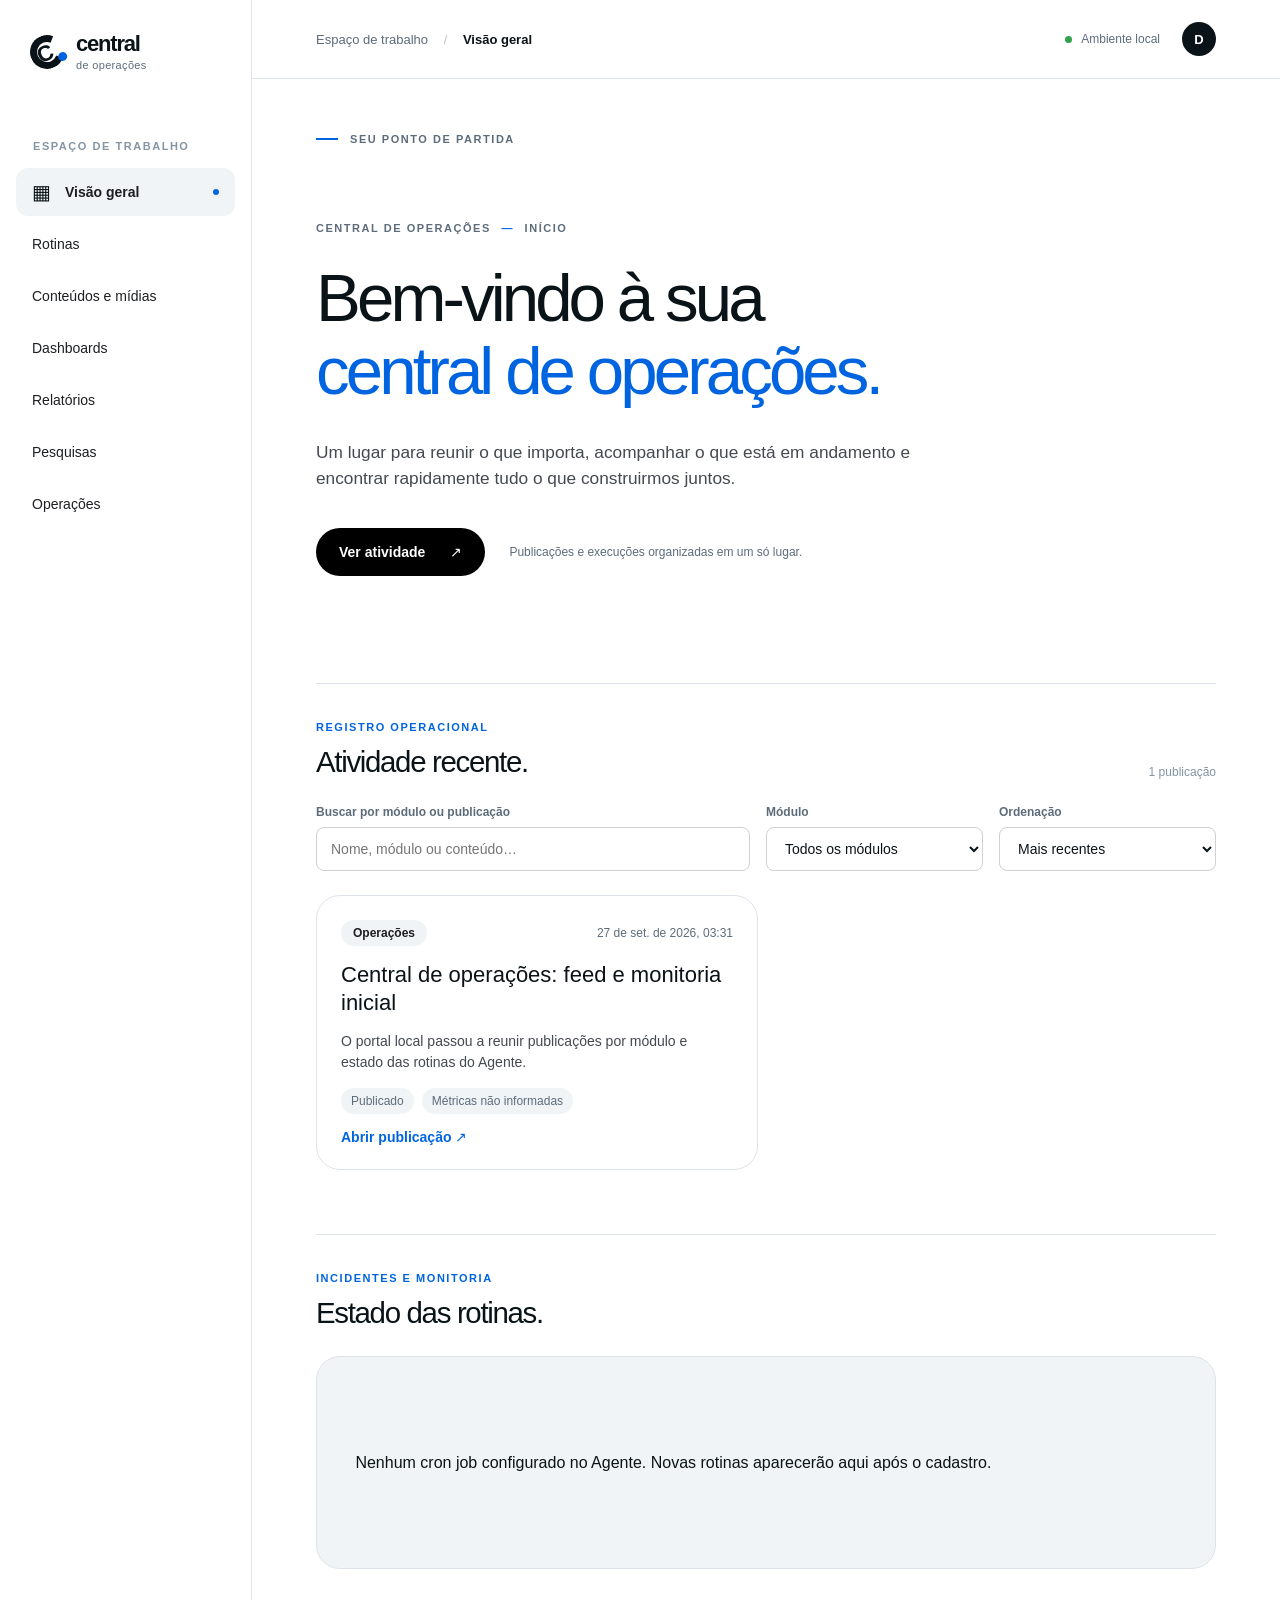
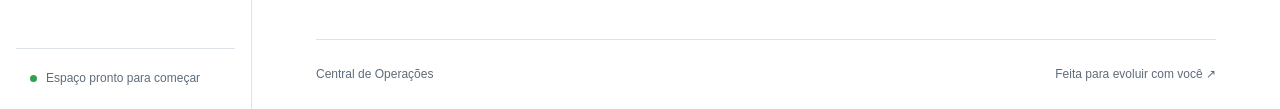
==== site/index.html @ 60ba4586 "Initial commit: Central de Operações — portal estático para publicações e monitoria" ====
<!doctype html>
<html lang="pt-BR">
<head>
  <meta charset="utf-8">
  <meta name="viewport" content="width=device-width, initial-scale=1">
  <meta name="theme-color" content="#ffffff">
  <meta name="description" content="Central de Operações — um ponto de partida para projetos, rotinas e conteúdos.">
  <title>Central de Operações · Início</title>
  <link rel="stylesheet" href="css/main.css?v=627a3d91">
  <script src="js/main.js?v=627a3d91" defer></script>
</head>
<body>
  <a class="skip-link" href="#conteudo">Pular para o conteúdo</a>
  <div class="app-shell">
    <aside class="sidebar" id="sidebar" aria-label="Navegação lateral">
      <a class="brand" href="/" aria-label="Central de Operações, início"><span class="brand-mark" aria-hidden="true">C<span></span></span><span class="brand-text">central<span class="brand-sub">de operações</span></span></a>
      <div class="sidebar-group">
        <p class="sidebar-caption">ESPAÇO DE TRABALHO</p>
        <nav aria-label="Navegação principal">
          <a class="nav-link active" href="#atividade" data-module="todos" aria-current="page"><span class="nav-icon" aria-hidden="true">▦</span><span>Visão geral</span><span class="nav-indicator" aria-hidden="true"></span></a>
          <a class="nav-link" href="#atividade" data-module="rotinas">Rotinas</a>
          <a class="nav-link" href="#atividade" data-module="conteudos">Conteúdos e mídias</a>
          <a class="nav-link" href="#atividade" data-module="dashboards">Dashboards</a>
          <a class="nav-link" href="#atividade" data-module="relatorios">Relatórios</a>
          <a class="nav-link" href="#atividade" data-module="pesquisas">Pesquisas</a>
          <a class="nav-link" href="#atividade" data-module="operacoes">Operações</a>
        </nav>
      </div>
      <div class="sidebar-bottom"><span class="presence-dot" aria-hidden="true"></span><span>Espaço pronto para começar</span></div>
    </aside>
    <div class="main-column">
      <header class="topbar">
        <button class="menu-toggle" type="button" aria-label="Abrir menu" aria-controls="sidebar" aria-expanded="false"><span></span><span></span><span></span></button>
        <div class="breadcrumb">Espaço de trabalho <span aria-hidden="true">/</span> <strong>Visão geral</strong></div>
        <div class="topbar-right"><span class="local-badge"><span class="presence-dot" aria-hidden="true"></span> Ambiente local</span><span class="avatar" aria-label="Usuário usuario">D</span></div>
      </header>
      <main id="conteudo" class="content">
        <div class="eyebrow"><span class="eyebrow-line"></span> SEU PONTO DE PARTIDA</div>
        <section class="welcome" aria-labelledby="welcome-title">
          <p class="kicker">CENTRAL DE OPERAÇÕES <span aria-hidden="true">—</span> INÍCIO</p>
          <h1 id="welcome-title">Bem-vindo à sua<br><em>central de operações.</em></h1>
          <p class="intro">Um lugar para reunir o que importa, acompanhar o que está em andamento e encontrar rapidamente tudo o que construirmos juntos.</p>
          <div class="welcome-actions"><a class="button button-dark" href="#atividade">Ver atividade <span aria-hidden="true">↗</span></a><span class="subtle-note">Publicações e execuções organizadas em um só lugar.</span></div>
        </section>
        <section class="workspace-section" id="atividade" aria-labelledby="workspace-title">
          <div class="section-heading"><div><p class="section-overline">REGISTRO OPERACIONAL</p><h2 id="workspace-title">Atividade recente.</h2></div><span class="section-count" id="item-count" aria-live="polite">Carregando</span></div>
          <div class="filters" role="search" aria-label="Filtrar publicações">
            <label class="filter-field">Buscar por módulo ou publicação<input id="search" type="search" placeholder="Nome, módulo ou conteúdo…" autocomplete="off"></label>
            <label class="filter-field">Módulo<select id="module-filter"><option value="todos">Todos os módulos</option><option value="rotinas">Rotinas</option><option value="conteudos">Conteúdos e mídias</option><option value="dashboards">Dashboards</option><option value="relatorios">Relatórios</option><option value="pesquisas">Pesquisas</option><option value="operacoes">Operações</option></select></label>
            <label class="filter-field">Ordenação<select id="sort-order"><option value="newest">Mais recentes</option><option value="oldest">Mais antigas</option></select></label>
          </div>
          <div id="feed" class="feed" aria-live="polite"><p class="empty-panel">Carregando publicações…</p></div>
        </section>
        <section class="workspace-section status-section" aria-labelledby="status-title">
          <div class="section-heading"><div><p class="section-overline">INCIDENTES E MONITORIA</p><h2 id="status-title">Estado das rotinas.</h2></div></div>
          <div id="job-status" aria-live="polite"><p class="empty-panel">Carregando estado das rotinas…</p></div>
        </section>
        <footer class="footer"><span>Central de Operações</span><span>Feita para evoluir com você <span aria-hidden="true">↗</span></span></footer>
      </main>
    </div>
  </div>
  <div class="mobile-scrim" hidden></div>
</body>
</html>
---- site/css/main.css ----
/* Meta-inspired tokens adapted for an operations surface; no proprietary font assets. */
:root{--canvas:#fff;--soft:#f1f4f7;--ink:#0a1317;--body:#1c1e21;--muted:#5d6c7b;--hairline:#dee3e9;--blue:#0064e0;--black:#000;--r-sm:8px;--r-card:24px;--r-pill:100px;font-family:"Helvetica Neue",Arial,sans-serif;color:var(--ink);background:var(--canvas);font-synthesis:none}
*{box-sizing:border-box}html{scroll-behavior:smooth}body{margin:0;min-width:280px}a{color:inherit;text-decoration:none}button{font:inherit}:focus-visible{outline:3px solid var(--blue);outline-offset:3px}.skip-link{position:absolute;z-index:30;left:16px;top:-100px;padding:12px 18px;background:var(--ink);color:#fff;border-radius:var(--r-sm)}.skip-link:focus{top:12px}.app-shell{min-height:100vh;display:grid;grid-template-columns:252px minmax(0,1fr)}
.sidebar{border-right:1px solid var(--hairline);padding:32px 16px 24px;display:flex;flex-direction:column;background:var(--canvas);z-index:20}.brand{display:flex;align-items:center;gap:12px;padding:0 14px;margin:1px 0 69px;font-weight:700;font-size:22px;letter-spacing:-1.2px;line-height:1}.brand-mark{position:relative;width:34px;height:34px;border:7px solid var(--ink);border-right-color:transparent;border-radius:50%;display:inline-block;transform:rotate(-24deg)}.brand-mark span{position:absolute;width:9px;height:9px;border-radius:50%;background:var(--blue);right:-7px;bottom:-5px}.brand-sub{display:block;margin-top:5px;font-weight:500;font-size:11px;color:var(--muted);letter-spacing:.03em}.sidebar-caption,.section-overline,.kicker,.eyebrow{font-size:11px;letter-spacing:.14em;font-weight:700}.sidebar-caption{padding:0 17px;margin:0 0 16px;color:#8595a4}.nav-link{min-height:48px;display:flex;align-items:center;gap:14px;padding:0 16px;border-radius:12px;font-size:14px;font-weight:700;color:var(--body)}.nav-link.active{background:var(--soft)}.nav-icon{font-size:20px;line-height:1;color:var(--ink)}.nav-indicator{width:6px;height:6px;border-radius:50%;background:var(--blue);margin-left:auto}.sidebar-bottom{margin-top:auto;padding:22px 14px 0;display:flex;align-items:center;gap:9px;border-top:1px solid var(--hairline);font-size:12px;color:var(--muted)}.presence-dot{display:inline-block;width:7px;height:7px;flex:none;border-radius:50%;background:#31a24c}
.main-column{min-width:0}.topbar{height:79px;border-bottom:1px solid var(--hairline);display:flex;align-items:center;justify-content:space-between;padding:0 clamp(24px,5vw,80px);gap:16px}.breadcrumb{font-size:13px;color:var(--muted);white-space:nowrap}.breadcrumb span{margin:0 12px;color:#bcc0c4}.breadcrumb strong{color:var(--ink);font-weight:600}.topbar-right{display:flex;align-items:center;gap:22px}.local-badge{display:inline-flex;gap:9px;align-items:center;font-size:12px;color:var(--muted)}.avatar{width:34px;height:34px;display:grid;place-items:center;border-radius:50%;background:var(--ink);color:#fff;font-weight:700;font-size:13px}.content{max-width:1490px;margin:0 auto;padding:54px clamp(24px,5vw,80px) 28px}.eyebrow{display:flex;align-items:center;gap:12px;color:var(--muted)}.eyebrow-line{width:22px;height:2px;background:var(--blue)}.welcome{padding:77px 0 107px;max-width:900px}.kicker{color:var(--muted);margin:0 0 27px}.kicker span{margin:0 6px;color:var(--blue)}h1{font-weight:500;font-size:clamp(46px,5.25vw,79px);line-height:1.09;letter-spacing:-.058em;margin:0 0 31px}h1 em{font-style:normal;color:var(--blue)}.intro{font-size:clamp(16px,1.35vw,19px);line-height:1.55;max-width:600px;margin:0;color:#444950}.welcome-actions{display:flex;align-items:center;gap:24px;flex-wrap:wrap;margin-top:36px}.button{display:inline-flex;align-items:center;justify-content:center;gap:25px;min-height:48px;padding:12px 23px;border-radius:var(--r-pill);font-size:14px;font-weight:700;transition:background-color .18s ease,transform .18s ease}.button-dark{background:#000;color:#fff}.button-dark:hover{background:#444950;transform:translateY(-2px)}.subtle-note{font-size:12px;color:var(--muted)}.workspace-section{border-top:1px solid var(--hairline);padding-top:37px}.section-heading{display:flex;align-items:end;justify-content:space-between;gap:16px;margin-bottom:26px}.section-overline{color:var(--blue);margin:0 0 12px}.section-heading h2{font-size:clamp(27px,2.3vw,36px);font-weight:500;letter-spacing:-.045em;margin:0}.section-count{font-size:12px;color:#8595a4;white-space:nowrap}.empty-panel{position:relative;min-height:213px;border:1px solid var(--hairline);background:var(--soft);border-radius:var(--r-card);padding:clamp(25px,3vw,43px);display:flex;align-items:center;gap:34px}.empty-symbol{flex:none;width:70px;height:70px;display:grid;grid-template-columns:repeat(2,1fr);gap:5px;transform:rotate(-12deg)}.empty-symbol span{border-radius:9px;background:#d8e2ec}.empty-symbol span:nth-child(2){background:#b6cced}.empty-symbol span:nth-child(3){background:#e0e7ee}.empty-symbol span:nth-child(4){background:var(--blue)}.empty-copy{max-width:570px}.empty-copy h3{font-size:19px;line-height:1.35;letter-spacing:-.025em;margin:0 0 9px;font-weight:600}.empty-copy p{font-size:14px;line-height:1.6;color:var(--muted);margin:0}.coming-soon{align-self:flex-start;margin-left:auto;white-space:nowrap;font-size:11px;font-weight:700;background:#fff;color:var(--muted);border:1px solid var(--hairline);padding:8px 13px;border-radius:var(--r-pill)}.footer{display:flex;justify-content:space-between;gap:16px;border-top:1px solid var(--hairline);margin-top:70px;padding:27px 0 0;font-size:12px;color:var(--muted)}.menu-toggle{display:none}.mobile-scrim{display:none}
@media (max-width:1050px){.app-shell{grid-template-columns:210px minmax(0,1fr)}.brand{font-size:19px}.welcome{padding:62px 0 85px}.empty-panel{align-items:flex-start;flex-wrap:wrap}.coming-soon{margin-left:0}}
@media (max-width:720px){.app-shell{display:block}.sidebar{position:fixed;top:0;bottom:0;left:0;width:min(290px,85vw);transform:translateX(-105%);transition:transform .2s ease;box-shadow:8px 0 40px rgba(10,19,23,.08)}.sidebar.is-open{transform:translateX(0)}.mobile-scrim:not([hidden]){display:block;position:fixed;inset:0;background:rgba(10,19,23,.35);z-index:10}.topbar{height:68px;padding:0 22px;justify-content:flex-start}.topbar-right{margin-left:auto;gap:12px}.menu-toggle{width:44px;height:44px;border:0;background:transparent;display:flex;align-items:flex-start;justify-content:center;flex-direction:column;gap:4px;cursor:pointer;padding:11px}.menu-toggle span{width:21px;height:2px;background:var(--ink);border-radius:2px}.content{padding:36px 24px 25px}.welcome{padding:56px 0 78px}.welcome h1{font-size:clamp(40px,8vw,59px)}.empty-panel{gap:22px}.empty-symbol{width:54px;height:54px}.empty-copy{flex-basis:100%}}
@media (max-width:440px){.breadcrumb{font-size:12px}.breadcrumb span{margin:0 5px}.local-badge{display:none}.content{padding-left:20px;padding-right:20px}.welcome{padding:46px 0 66px}h1{font-size:40px;letter-spacing:-.055em}.welcome-actions{align-items:flex-start;flex-direction:column;gap:13px}.empty-panel{padding:23px;border-radius:20px}.section-heading h2{font-size:27px}.footer{flex-direction:column;gap:7px;margin-top:48px}}
@media (prefers-reduced-motion:reduce){*,*::before,*::after{scroll-behavior:auto!important;transition:none!important;animation:none!important}}
/* Meta DESIGN.md: search-pill, text-input, card-product-feature, badges, hairline and button-link. */
.sidebar nav{display:grid;gap:4px}.sidebar .nav-link:not(.active){font-weight:500}.sidebar .nav-link:hover{background:var(--soft)}
.filters{display:grid;grid-template-columns:minmax(200px,2fr) repeat(2,minmax(150px,1fr));gap:16px;margin:0 0 24px}.filter-field{display:grid;gap:8px;font-size:12px;font-weight:700;color:var(--muted)}.filter-field input,.filter-field select{min-width:0;width:100%;height:44px;padding:10px 14px;border:1px solid #ced0d4;border-radius:8px;background:var(--canvas);color:var(--ink);font:inherit;font-size:14px;font-weight:400}.filter-field input:focus,.filter-field select:focus{outline:2px solid #1876f2;outline-offset:1px}
.feed{display:grid;grid-template-columns:repeat(auto-fill,minmax(min(100%,330px),1fr));gap:16px}.feed>.empty-panel{grid-column:1/-1}.activity-card{min-width:0;border:1px solid var(--hairline);background:var(--canvas);border-radius:24px;padding:24px;display:flex;flex-direction:column;gap:15px}.activity-top{display:flex;align-items:center;justify-content:space-between;flex-wrap:wrap;gap:10px;font-size:12px;color:var(--muted)}.activity-module{background:var(--soft);color:var(--body);border-radius:100px;padding:6px 12px;font-weight:700}.activity-card h3{font-size:22px;line-height:1.25;font-weight:500;margin:0;overflow-wrap:anywhere}.activity-card h3 a:hover,.activity-open:hover,.back-link:hover{text-decoration:underline}.activity-summary{color:#444950;font-size:14px;line-height:1.5;margin:0;overflow-wrap:anywhere}.activity-thumbnail{width:100%;max-height:230px;object-fit:cover;border-radius:16px;background:var(--soft)}.activity-meta{display:flex;gap:8px;flex-wrap:wrap;margin-top:auto;font-size:12px;color:var(--muted)}.activity-meta span{border-radius:100px;background:var(--soft);padding:6px 10px}.activity-meta .status-bad,.job-row .status-bad{background:#e41e3f;color:#fff}.activity-open{color:var(--blue);font-size:14px;font-weight:700;align-self:start}.status-section{margin-top:64px}.job-list{display:grid;gap:8px}.job-row{border:1px solid var(--hairline);border-radius:16px;padding:16px 20px;display:flex;flex-wrap:wrap;align-items:center;gap:12px;font-size:14px}.job-row strong{font-weight:700}.job-row span{border-radius:100px;background:var(--soft);padding:5px 10px;font-size:12px}.job-row small{color:var(--muted);margin-left:auto}.detail{max-width:920px;min-height:100vh}.detail h1{font-size:clamp(36px,5vw,64px);overflow-wrap:anywhere}.back-link{display:inline-flex;color:var(--blue);font-weight:700;margin-bottom:64px}.detail-body{line-height:1.7;margin:40px 0;overflow-wrap:anywhere}.detail-metadata{font-size:12px;color:var(--muted)}.detail-gallery{display:grid;gap:20px;grid-template-columns:repeat(auto-fit,minmax(min(100%,300px),1fr));margin:40px 0}.detail-gallery img,.detail-gallery video{width:100%;max-height:600px;object-fit:contain;border-radius:24px;background:var(--soft)}
@media (max-width:950px){.filters{grid-template-columns:1fr 1fr}.filters .filter-field:first-child{grid-column:1/-1}}
@media (max-width:620px){.filters{grid-template-columns:1fr}.filters .filter-field:first-child{grid-column:auto}.activity-card{padding:20px}.job-row small{margin-left:0;width:100%}.status-section{margin-top:48px}}
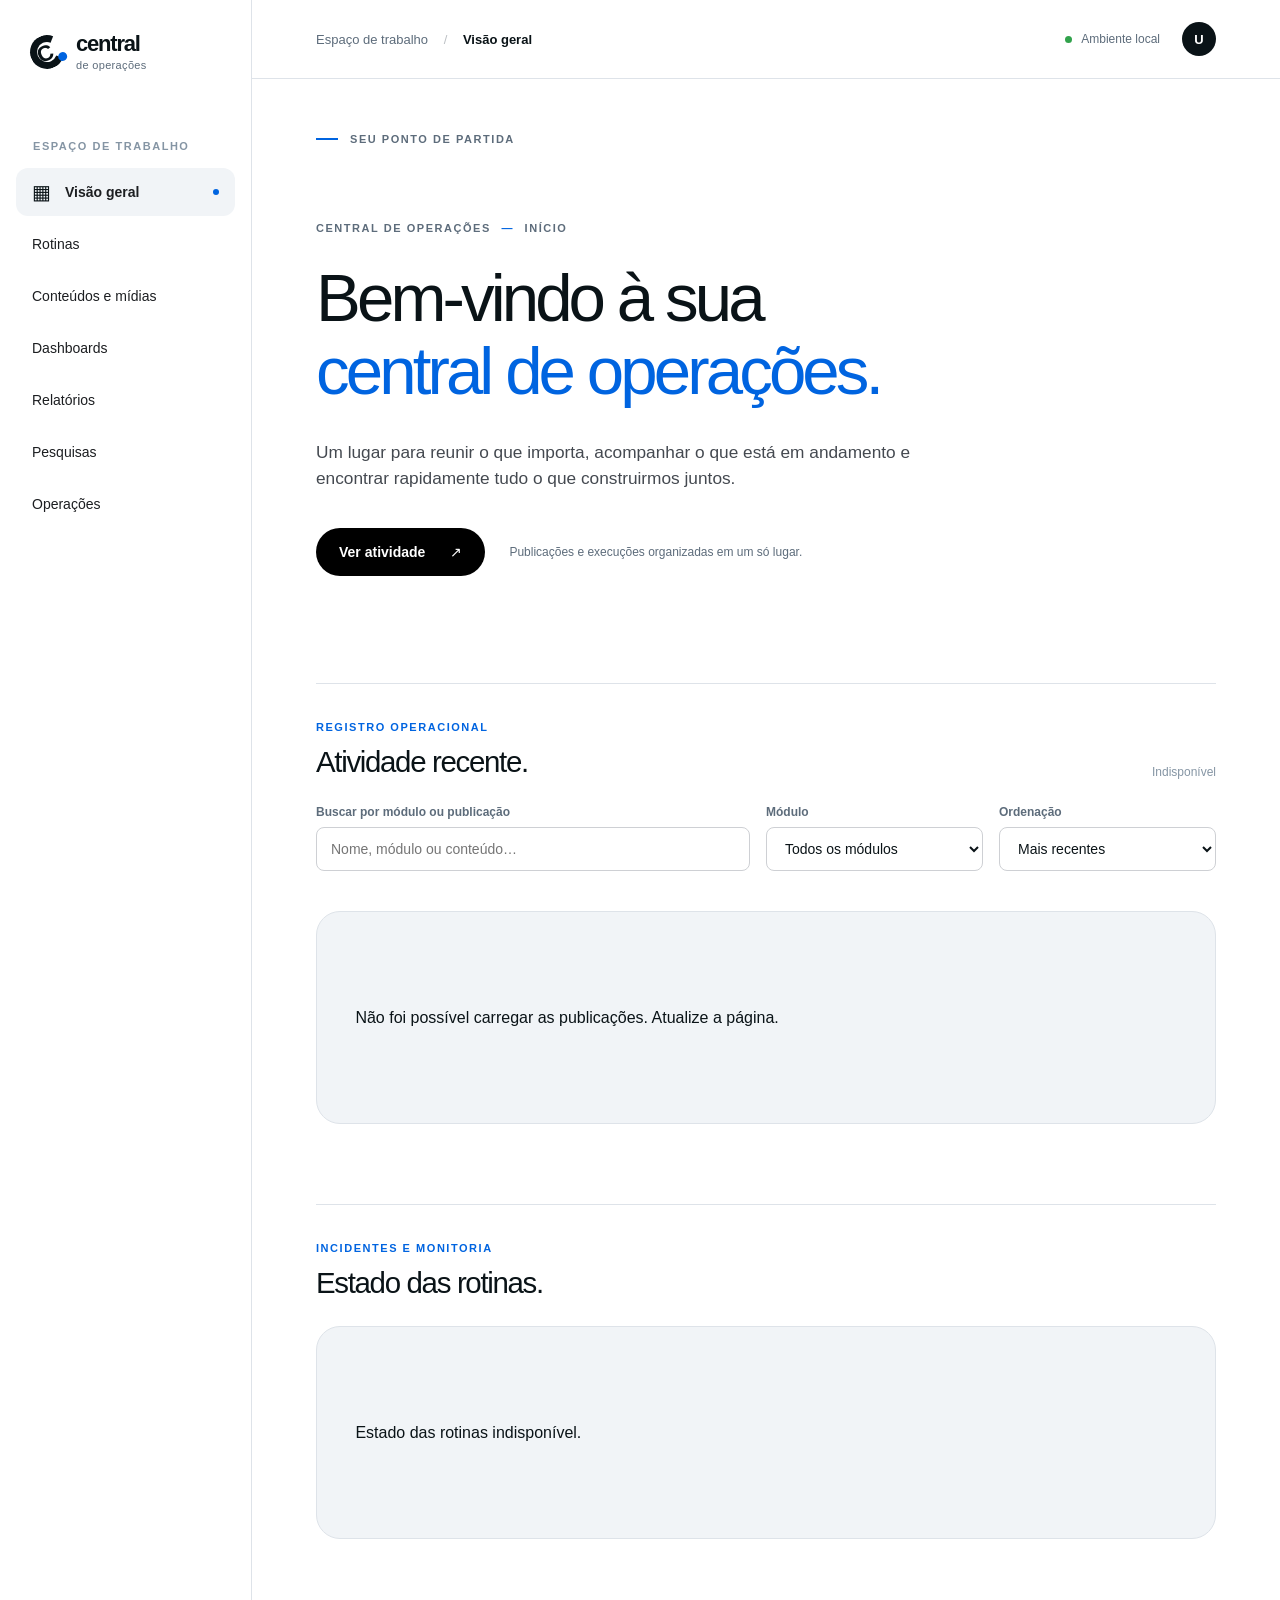
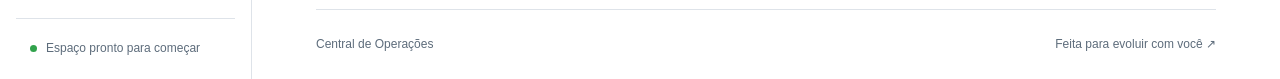
==== commit d2dee778: "[verified] fix: make public operations skeleton portable and safe to publish" ====
--- a/site/index.html
+++ b/site/index.html
@@ -32,7 +32,7 @@
       <header class="topbar">
         <button class="menu-toggle" type="button" aria-label="Abrir menu" aria-controls="sidebar" aria-expanded="false"><span></span><span></span><span></span></button>
         <div class="breadcrumb">Espaço de trabalho <span aria-hidden="true">/</span> <strong>Visão geral</strong></div>
-        <div class="topbar-right"><span class="local-badge"><span class="presence-dot" aria-hidden="true"></span> Ambiente local</span><span class="avatar" aria-label="Usuário usuario">D</span></div>
+        <div class="topbar-right"><span class="local-badge"><span class="presence-dot" aria-hidden="true"></span> Ambiente local</span><span class="avatar" aria-label="Usuário local">U</span></div>
       </header>
       <main id="conteudo" class="content">
         <div class="eyebrow"><span class="eyebrow-line"></span> SEU PONTO DE PARTIDA</div>
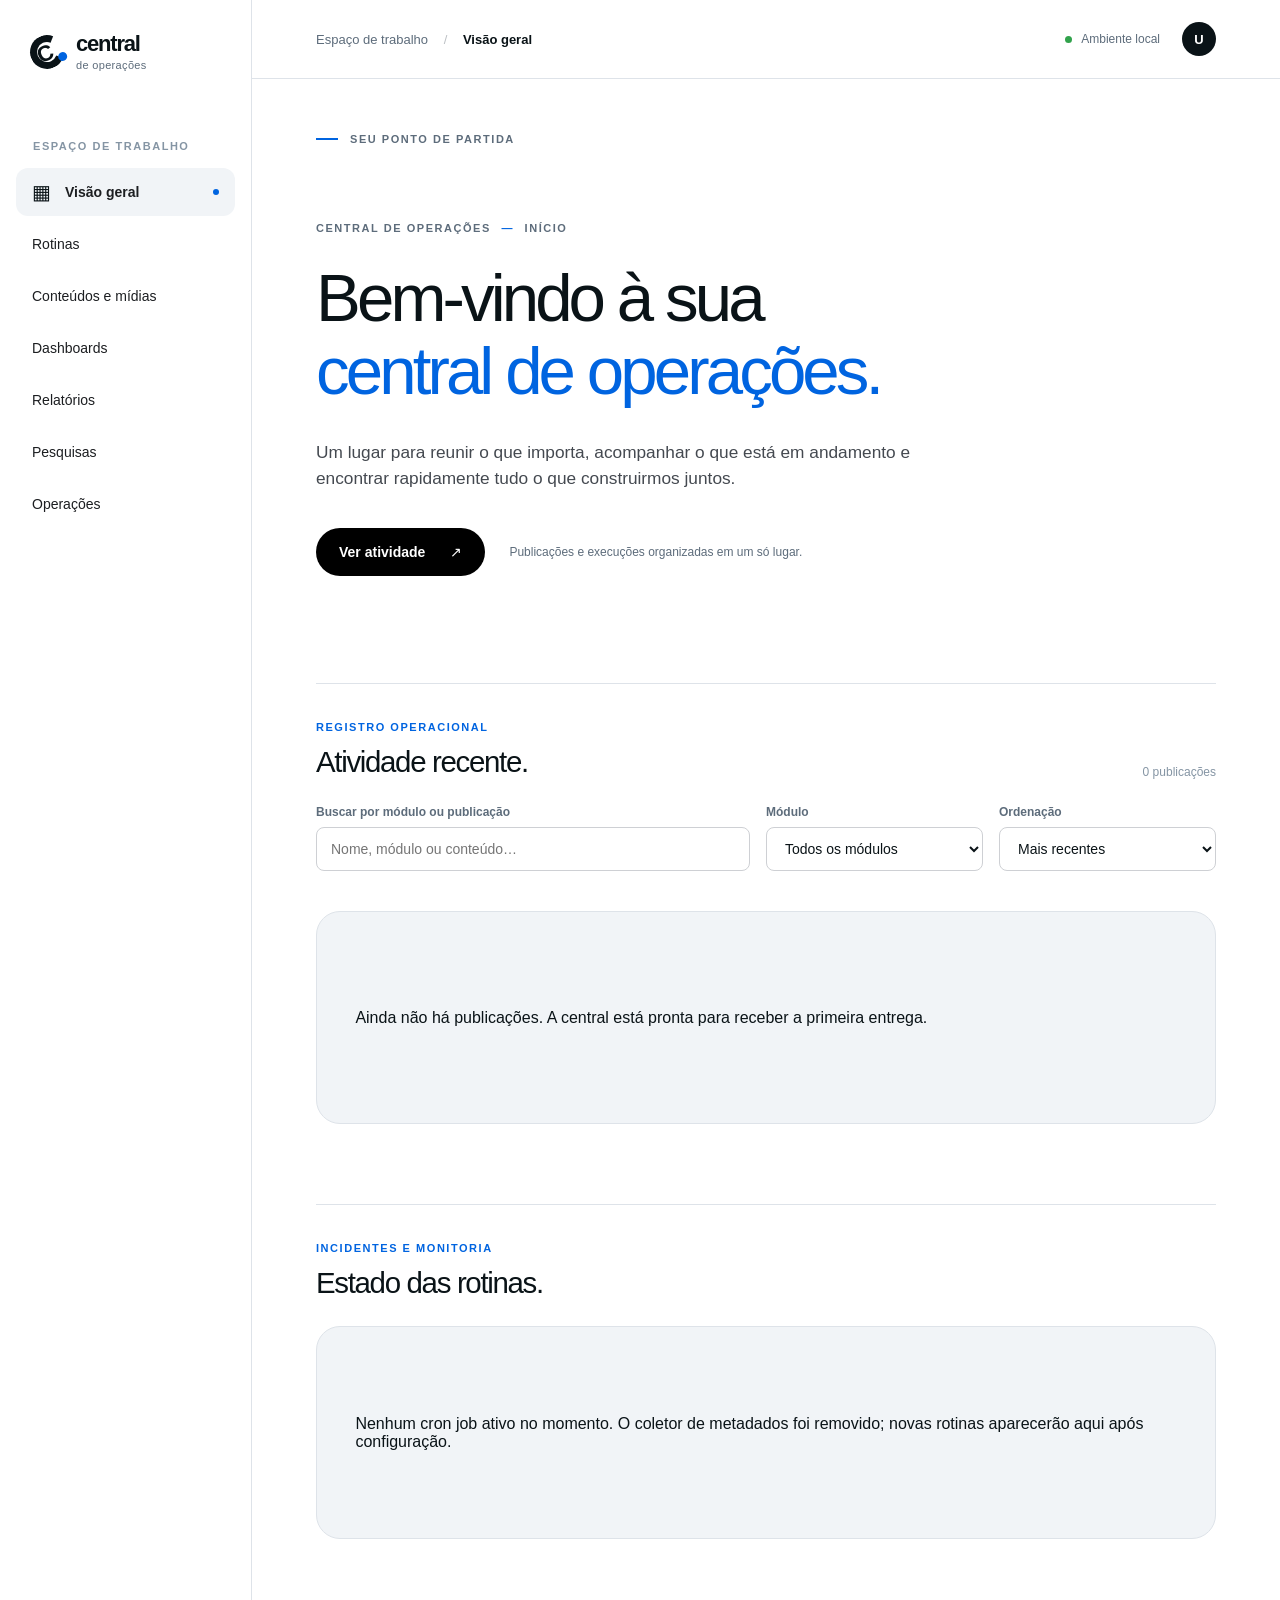
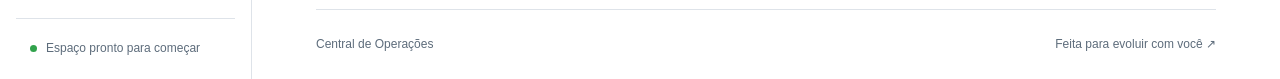
==== commit b29a05d7: "fix: correcoes da auditoria de estrutura (release.py, main.js, testes)" ====
--- a/site/index.html
+++ b/site/index.html
@@ -1,64 +1,64 @@
-<!doctype html>
-<html lang="pt-BR">
-<head>
-  <meta charset="utf-8">
-  <meta name="viewport" content="width=device-width, initial-scale=1">
-  <meta name="theme-color" content="#ffffff">
-  <meta name="description" content="Central de Operações — um ponto de partida para projetos, rotinas e conteúdos.">
-  <title>Central de Operações · Início</title>
-  <link rel="stylesheet" href="css/main.css?v=627a3d91">
-  <script src="js/main.js?v=627a3d91" defer></script>
-</head>
-<body>
-  <a class="skip-link" href="#conteudo">Pular para o conteúdo</a>
-  <div class="app-shell">
-    <aside class="sidebar" id="sidebar" aria-label="Navegação lateral">
-      <a class="brand" href="/" aria-label="Central de Operações, início"><span class="brand-mark" aria-hidden="true">C<span></span></span><span class="brand-text">central<span class="brand-sub">de operações</span></span></a>
-      <div class="sidebar-group">
-        <p class="sidebar-caption">ESPAÇO DE TRABALHO</p>
-        <nav aria-label="Navegação principal">
-          <a class="nav-link active" href="#atividade" data-module="todos" aria-current="page"><span class="nav-icon" aria-hidden="true">▦</span><span>Visão geral</span><span class="nav-indicator" aria-hidden="true"></span></a>
-          <a class="nav-link" href="#atividade" data-module="rotinas">Rotinas</a>
-          <a class="nav-link" href="#atividade" data-module="conteudos">Conteúdos e mídias</a>
-          <a class="nav-link" href="#atividade" data-module="dashboards">Dashboards</a>
-          <a class="nav-link" href="#atividade" data-module="relatorios">Relatórios</a>
-          <a class="nav-link" href="#atividade" data-module="pesquisas">Pesquisas</a>
-          <a class="nav-link" href="#atividade" data-module="operacoes">Operações</a>
-        </nav>
-      </div>
-      <div class="sidebar-bottom"><span class="presence-dot" aria-hidden="true"></span><span>Espaço pronto para começar</span></div>
-    </aside>
-    <div class="main-column">
-      <header class="topbar">
-        <button class="menu-toggle" type="button" aria-label="Abrir menu" aria-controls="sidebar" aria-expanded="false"><span></span><span></span><span></span></button>
-        <div class="breadcrumb">Espaço de trabalho <span aria-hidden="true">/</span> <strong>Visão geral</strong></div>
-        <div class="topbar-right"><span class="local-badge"><span class="presence-dot" aria-hidden="true"></span> Ambiente local</span><span class="avatar" aria-label="Usuário local">U</span></div>
-      </header>
-      <main id="conteudo" class="content">
-        <div class="eyebrow"><span class="eyebrow-line"></span> SEU PONTO DE PARTIDA</div>
-        <section class="welcome" aria-labelledby="welcome-title">
-          <p class="kicker">CENTRAL DE OPERAÇÕES <span aria-hidden="true">—</span> INÍCIO</p>
-          <h1 id="welcome-title">Bem-vindo à sua<br><em>central de operações.</em></h1>
-          <p class="intro">Um lugar para reunir o que importa, acompanhar o que está em andamento e encontrar rapidamente tudo o que construirmos juntos.</p>
-          <div class="welcome-actions"><a class="button button-dark" href="#atividade">Ver atividade <span aria-hidden="true">↗</span></a><span class="subtle-note">Publicações e execuções organizadas em um só lugar.</span></div>
-        </section>
-        <section class="workspace-section" id="atividade" aria-labelledby="workspace-title">
-          <div class="section-heading"><div><p class="section-overline">REGISTRO OPERACIONAL</p><h2 id="workspace-title">Atividade recente.</h2></div><span class="section-count" id="item-count" aria-live="polite">Carregando</span></div>
-          <div class="filters" role="search" aria-label="Filtrar publicações">
-            <label class="filter-field">Buscar por módulo ou publicação<input id="search" type="search" placeholder="Nome, módulo ou conteúdo…" autocomplete="off"></label>
-            <label class="filter-field">Módulo<select id="module-filter"><option value="todos">Todos os módulos</option><option value="rotinas">Rotinas</option><option value="conteudos">Conteúdos e mídias</option><option value="dashboards">Dashboards</option><option value="relatorios">Relatórios</option><option value="pesquisas">Pesquisas</option><option value="operacoes">Operações</option></select></label>
-            <label class="filter-field">Ordenação<select id="sort-order"><option value="newest">Mais recentes</option><option value="oldest">Mais antigas</option></select></label>
-          </div>
-          <div id="feed" class="feed" aria-live="polite"><p class="empty-panel">Carregando publicações…</p></div>
-        </section>
-        <section class="workspace-section status-section" aria-labelledby="status-title">
-          <div class="section-heading"><div><p class="section-overline">INCIDENTES E MONITORIA</p><h2 id="status-title">Estado das rotinas.</h2></div></div>
-          <div id="job-status" aria-live="polite"><p class="empty-panel">Carregando estado das rotinas…</p></div>
-        </section>
-        <footer class="footer"><span>Central de Operações</span><span>Feita para evoluir com você <span aria-hidden="true">↗</span></span></footer>
-      </main>
-    </div>
-  </div>
-  <div class="mobile-scrim" hidden></div>
-</body>
+<!doctype html>
+<html lang="pt-BR">
+<head>
+  <meta charset="utf-8">
+  <meta name="viewport" content="width=device-width, initial-scale=1">
+  <meta name="theme-color" content="#ffffff">
+  <meta name="description" content="Central de Operações — um ponto de partida para projetos, rotinas e conteúdos.">
+  <title>Central de Operações · Início</title>
+  <link rel="stylesheet" href="css/main.css?v=627a3d91">
+  <script src="js/main.js?v=627a3d91" defer></script>
+</head>
+<body>
+  <a class="skip-link" href="#conteudo">Pular para o conteúdo</a>
+  <div class="app-shell">
+    <aside class="sidebar" id="sidebar" aria-label="Navegação lateral">
+      <a class="brand" href="/" aria-label="Central de Operações, início"><span class="brand-mark" aria-hidden="true">C<span></span></span><span class="brand-text">central<span class="brand-sub">de operações</span></span></a>
+      <div class="sidebar-group">
+        <p class="sidebar-caption">ESPAÇO DE TRABALHO</p>
+        <nav aria-label="Navegação principal">
+          <a class="nav-link active" href="#atividade" data-module="todos" aria-current="page"><span class="nav-icon" aria-hidden="true">▦</span><span>Visão geral</span><span class="nav-indicator" aria-hidden="true"></span></a>
+          <a class="nav-link" href="#atividade" data-module="rotinas">Rotinas</a>
+          <a class="nav-link" href="#atividade" data-module="conteudos">Conteúdos e mídias</a>
+          <a class="nav-link" href="#atividade" data-module="dashboards">Dashboards</a>
+          <a class="nav-link" href="#atividade" data-module="relatorios">Relatórios</a>
+          <a class="nav-link" href="#atividade" data-module="pesquisas">Pesquisas</a>
+          <a class="nav-link" href="#atividade" data-module="operacoes">Operações</a>
+        </nav>
+      </div>
+      <div class="sidebar-bottom"><span class="presence-dot" aria-hidden="true"></span><span>Espaço pronto para começar</span></div>
+    </aside>
+    <div class="main-column">
+      <header class="topbar">
+        <button class="menu-toggle" type="button" aria-label="Abrir menu" aria-controls="sidebar" aria-expanded="false"><span></span><span></span><span></span></button>
+        <div class="breadcrumb">Espaço de trabalho <span aria-hidden="true">/</span> <strong>Visão geral</strong></div>
+        <div class="topbar-right"><span class="local-badge"><span class="presence-dot" aria-hidden="true"></span> Ambiente local</span><span class="avatar" aria-label="Usuário local">U</span></div>
+      </header>
+      <main id="conteudo" class="content">
+        <div class="eyebrow"><span class="eyebrow-line"></span> SEU PONTO DE PARTIDA</div>
+        <section class="welcome" aria-labelledby="welcome-title">
+          <p class="kicker">CENTRAL DE OPERAÇÕES <span aria-hidden="true">—</span> INÍCIO</p>
+          <h1 id="welcome-title">Bem-vindo à sua<br><em>central de operações.</em></h1>
+          <p class="intro">Um lugar para reunir o que importa, acompanhar o que está em andamento e encontrar rapidamente tudo o que construirmos juntos.</p>
+          <div class="welcome-actions"><a class="button button-dark" href="#atividade">Ver atividade <span aria-hidden="true">↗</span></a><span class="subtle-note">Publicações e execuções organizadas em um só lugar.</span></div>
+        </section>
+        <section class="workspace-section" id="atividade" aria-labelledby="workspace-title">
+          <div class="section-heading"><div><p class="section-overline">REGISTRO OPERACIONAL</p><h2 id="workspace-title">Atividade recente.</h2></div><span class="section-count" id="item-count" aria-live="polite">Carregando</span></div>
+          <div class="filters" role="search" aria-label="Filtrar publicações">
+            <label class="filter-field">Buscar por módulo ou publicação<input id="search" type="search" placeholder="Nome, módulo ou conteúdo…" autocomplete="off"></label>
+            <label class="filter-field">Módulo<select id="module-filter"><option value="todos">Todos os módulos</option><option value="rotinas">Rotinas</option><option value="conteudos">Conteúdos e mídias</option><option value="dashboards">Dashboards</option><option value="relatorios">Relatórios</option><option value="pesquisas">Pesquisas</option><option value="operacoes">Operações</option></select></label>
+            <label class="filter-field">Ordenação<select id="sort-order"><option value="newest">Mais recentes</option><option value="oldest">Mais antigas</option></select></label>
+          </div>
+          <div id="feed" class="feed" aria-live="polite"><p class="empty-panel">Carregando publicações…</p></div>
+        </section>
+        <section class="workspace-section status-section" aria-labelledby="status-title">
+          <div class="section-heading"><div><p class="section-overline">INCIDENTES E MONITORIA</p><h2 id="status-title">Estado das rotinas.</h2></div></div>
+          <div id="job-status" aria-live="polite"><p class="empty-panel">Carregando estado das rotinas…</p></div>
+        </section>
+        <footer class="footer"><span>Central de Operações</span><span>Feita para evoluir com você <span aria-hidden="true">↗</span></span></footer>
+      </main>
+    </div>
+  </div>
+  <div class="mobile-scrim" hidden></div>
+</body>
 </html>
--- a/site/css/main.css
+++ b/site/css/main.css
@@ -1,15 +1,15 @@
-/* Meta-inspired tokens adapted for an operations surface; no proprietary font assets. */
-:root{--canvas:#fff;--soft:#f1f4f7;--ink:#0a1317;--body:#1c1e21;--muted:#5d6c7b;--hairline:#dee3e9;--blue:#0064e0;--black:#000;--r-sm:8px;--r-card:24px;--r-pill:100px;font-family:"Helvetica Neue",Arial,sans-serif;color:var(--ink);background:var(--canvas);font-synthesis:none}
-*{box-sizing:border-box}html{scroll-behavior:smooth}body{margin:0;min-width:280px}a{color:inherit;text-decoration:none}button{font:inherit}:focus-visible{outline:3px solid var(--blue);outline-offset:3px}.skip-link{position:absolute;z-index:30;left:16px;top:-100px;padding:12px 18px;background:var(--ink);color:#fff;border-radius:var(--r-sm)}.skip-link:focus{top:12px}.app-shell{min-height:100vh;display:grid;grid-template-columns:252px minmax(0,1fr)}
-.sidebar{border-right:1px solid var(--hairline);padding:32px 16px 24px;display:flex;flex-direction:column;background:var(--canvas);z-index:20}.brand{display:flex;align-items:center;gap:12px;padding:0 14px;margin:1px 0 69px;font-weight:700;font-size:22px;letter-spacing:-1.2px;line-height:1}.brand-mark{position:relative;width:34px;height:34px;border:7px solid var(--ink);border-right-color:transparent;border-radius:50%;display:inline-block;transform:rotate(-24deg)}.brand-mark span{position:absolute;width:9px;height:9px;border-radius:50%;background:var(--blue);right:-7px;bottom:-5px}.brand-sub{display:block;margin-top:5px;font-weight:500;font-size:11px;color:var(--muted);letter-spacing:.03em}.sidebar-caption,.section-overline,.kicker,.eyebrow{font-size:11px;letter-spacing:.14em;font-weight:700}.sidebar-caption{padding:0 17px;margin:0 0 16px;color:#8595a4}.nav-link{min-height:48px;display:flex;align-items:center;gap:14px;padding:0 16px;border-radius:12px;font-size:14px;font-weight:700;color:var(--body)}.nav-link.active{background:var(--soft)}.nav-icon{font-size:20px;line-height:1;color:var(--ink)}.nav-indicator{width:6px;height:6px;border-radius:50%;background:var(--blue);margin-left:auto}.sidebar-bottom{margin-top:auto;padding:22px 14px 0;display:flex;align-items:center;gap:9px;border-top:1px solid var(--hairline);font-size:12px;color:var(--muted)}.presence-dot{display:inline-block;width:7px;height:7px;flex:none;border-radius:50%;background:#31a24c}
-.main-column{min-width:0}.topbar{height:79px;border-bottom:1px solid var(--hairline);display:flex;align-items:center;justify-content:space-between;padding:0 clamp(24px,5vw,80px);gap:16px}.breadcrumb{font-size:13px;color:var(--muted);white-space:nowrap}.breadcrumb span{margin:0 12px;color:#bcc0c4}.breadcrumb strong{color:var(--ink);font-weight:600}.topbar-right{display:flex;align-items:center;gap:22px}.local-badge{display:inline-flex;gap:9px;align-items:center;font-size:12px;color:var(--muted)}.avatar{width:34px;height:34px;display:grid;place-items:center;border-radius:50%;background:var(--ink);color:#fff;font-weight:700;font-size:13px}.content{max-width:1490px;margin:0 auto;padding:54px clamp(24px,5vw,80px) 28px}.eyebrow{display:flex;align-items:center;gap:12px;color:var(--muted)}.eyebrow-line{width:22px;height:2px;background:var(--blue)}.welcome{padding:77px 0 107px;max-width:900px}.kicker{color:var(--muted);margin:0 0 27px}.kicker span{margin:0 6px;color:var(--blue)}h1{font-weight:500;font-size:clamp(46px,5.25vw,79px);line-height:1.09;letter-spacing:-.058em;margin:0 0 31px}h1 em{font-style:normal;color:var(--blue)}.intro{font-size:clamp(16px,1.35vw,19px);line-height:1.55;max-width:600px;margin:0;color:#444950}.welcome-actions{display:flex;align-items:center;gap:24px;flex-wrap:wrap;margin-top:36px}.button{display:inline-flex;align-items:center;justify-content:center;gap:25px;min-height:48px;padding:12px 23px;border-radius:var(--r-pill);font-size:14px;font-weight:700;transition:background-color .18s ease,transform .18s ease}.button-dark{background:#000;color:#fff}.button-dark:hover{background:#444950;transform:translateY(-2px)}.subtle-note{font-size:12px;color:var(--muted)}.workspace-section{border-top:1px solid var(--hairline);padding-top:37px}.section-heading{display:flex;align-items:end;justify-content:space-between;gap:16px;margin-bottom:26px}.section-overline{color:var(--blue);margin:0 0 12px}.section-heading h2{font-size:clamp(27px,2.3vw,36px);font-weight:500;letter-spacing:-.045em;margin:0}.section-count{font-size:12px;color:#8595a4;white-space:nowrap}.empty-panel{position:relative;min-height:213px;border:1px solid var(--hairline);background:var(--soft);border-radius:var(--r-card);padding:clamp(25px,3vw,43px);display:flex;align-items:center;gap:34px}.empty-symbol{flex:none;width:70px;height:70px;display:grid;grid-template-columns:repeat(2,1fr);gap:5px;transform:rotate(-12deg)}.empty-symbol span{border-radius:9px;background:#d8e2ec}.empty-symbol span:nth-child(2){background:#b6cced}.empty-symbol span:nth-child(3){background:#e0e7ee}.empty-symbol span:nth-child(4){background:var(--blue)}.empty-copy{max-width:570px}.empty-copy h3{font-size:19px;line-height:1.35;letter-spacing:-.025em;margin:0 0 9px;font-weight:600}.empty-copy p{font-size:14px;line-height:1.6;color:var(--muted);margin:0}.coming-soon{align-self:flex-start;margin-left:auto;white-space:nowrap;font-size:11px;font-weight:700;background:#fff;color:var(--muted);border:1px solid var(--hairline);padding:8px 13px;border-radius:var(--r-pill)}.footer{display:flex;justify-content:space-between;gap:16px;border-top:1px solid var(--hairline);margin-top:70px;padding:27px 0 0;font-size:12px;color:var(--muted)}.menu-toggle{display:none}.mobile-scrim{display:none}
-@media (max-width:1050px){.app-shell{grid-template-columns:210px minmax(0,1fr)}.brand{font-size:19px}.welcome{padding:62px 0 85px}.empty-panel{align-items:flex-start;flex-wrap:wrap}.coming-soon{margin-left:0}}
-@media (max-width:720px){.app-shell{display:block}.sidebar{position:fixed;top:0;bottom:0;left:0;width:min(290px,85vw);transform:translateX(-105%);transition:transform .2s ease;box-shadow:8px 0 40px rgba(10,19,23,.08)}.sidebar.is-open{transform:translateX(0)}.mobile-scrim:not([hidden]){display:block;position:fixed;inset:0;background:rgba(10,19,23,.35);z-index:10}.topbar{height:68px;padding:0 22px;justify-content:flex-start}.topbar-right{margin-left:auto;gap:12px}.menu-toggle{width:44px;height:44px;border:0;background:transparent;display:flex;align-items:flex-start;justify-content:center;flex-direction:column;gap:4px;cursor:pointer;padding:11px}.menu-toggle span{width:21px;height:2px;background:var(--ink);border-radius:2px}.content{padding:36px 24px 25px}.welcome{padding:56px 0 78px}.welcome h1{font-size:clamp(40px,8vw,59px)}.empty-panel{gap:22px}.empty-symbol{width:54px;height:54px}.empty-copy{flex-basis:100%}}
-@media (max-width:440px){.breadcrumb{font-size:12px}.breadcrumb span{margin:0 5px}.local-badge{display:none}.content{padding-left:20px;padding-right:20px}.welcome{padding:46px 0 66px}h1{font-size:40px;letter-spacing:-.055em}.welcome-actions{align-items:flex-start;flex-direction:column;gap:13px}.empty-panel{padding:23px;border-radius:20px}.section-heading h2{font-size:27px}.footer{flex-direction:column;gap:7px;margin-top:48px}}
-@media (prefers-reduced-motion:reduce){*,*::before,*::after{scroll-behavior:auto!important;transition:none!important;animation:none!important}}
-/* Meta DESIGN.md: search-pill, text-input, card-product-feature, badges, hairline and button-link. */
-.sidebar nav{display:grid;gap:4px}.sidebar .nav-link:not(.active){font-weight:500}.sidebar .nav-link:hover{background:var(--soft)}
-.filters{display:grid;grid-template-columns:minmax(200px,2fr) repeat(2,minmax(150px,1fr));gap:16px;margin:0 0 24px}.filter-field{display:grid;gap:8px;font-size:12px;font-weight:700;color:var(--muted)}.filter-field input,.filter-field select{min-width:0;width:100%;height:44px;padding:10px 14px;border:1px solid #ced0d4;border-radius:8px;background:var(--canvas);color:var(--ink);font:inherit;font-size:14px;font-weight:400}.filter-field input:focus,.filter-field select:focus{outline:2px solid #1876f2;outline-offset:1px}
-.feed{display:grid;grid-template-columns:repeat(auto-fill,minmax(min(100%,330px),1fr));gap:16px}.feed>.empty-panel{grid-column:1/-1}.activity-card{min-width:0;border:1px solid var(--hairline);background:var(--canvas);border-radius:24px;padding:24px;display:flex;flex-direction:column;gap:15px}.activity-top{display:flex;align-items:center;justify-content:space-between;flex-wrap:wrap;gap:10px;font-size:12px;color:var(--muted)}.activity-module{background:var(--soft);color:var(--body);border-radius:100px;padding:6px 12px;font-weight:700}.activity-card h3{font-size:22px;line-height:1.25;font-weight:500;margin:0;overflow-wrap:anywhere}.activity-card h3 a:hover,.activity-open:hover,.back-link:hover{text-decoration:underline}.activity-summary{color:#444950;font-size:14px;line-height:1.5;margin:0;overflow-wrap:anywhere}.activity-thumbnail{width:100%;max-height:230px;object-fit:cover;border-radius:16px;background:var(--soft)}.activity-meta{display:flex;gap:8px;flex-wrap:wrap;margin-top:auto;font-size:12px;color:var(--muted)}.activity-meta span{border-radius:100px;background:var(--soft);padding:6px 10px}.activity-meta .status-bad,.job-row .status-bad{background:#e41e3f;color:#fff}.activity-open{color:var(--blue);font-size:14px;font-weight:700;align-self:start}.status-section{margin-top:64px}.job-list{display:grid;gap:8px}.job-row{border:1px solid var(--hairline);border-radius:16px;padding:16px 20px;display:flex;flex-wrap:wrap;align-items:center;gap:12px;font-size:14px}.job-row strong{font-weight:700}.job-row span{border-radius:100px;background:var(--soft);padding:5px 10px;font-size:12px}.job-row small{color:var(--muted);margin-left:auto}.detail{max-width:920px;min-height:100vh}.detail h1{font-size:clamp(36px,5vw,64px);overflow-wrap:anywhere}.back-link{display:inline-flex;color:var(--blue);font-weight:700;margin-bottom:64px}.detail-body{line-height:1.7;margin:40px 0;overflow-wrap:anywhere}.detail-metadata{font-size:12px;color:var(--muted)}.detail-gallery{display:grid;gap:20px;grid-template-columns:repeat(auto-fit,minmax(min(100%,300px),1fr));margin:40px 0}.detail-gallery img,.detail-gallery video{width:100%;max-height:600px;object-fit:contain;border-radius:24px;background:var(--soft)}
-@media (max-width:950px){.filters{grid-template-columns:1fr 1fr}.filters .filter-field:first-child{grid-column:1/-1}}
-@media (max-width:620px){.filters{grid-template-columns:1fr}.filters .filter-field:first-child{grid-column:auto}.activity-card{padding:20px}.job-row small{margin-left:0;width:100%}.status-section{margin-top:48px}}
+/* Meta-inspired tokens adapted for an operations surface; no proprietary font assets. */
+:root{--canvas:#fff;--soft:#f1f4f7;--ink:#0a1317;--body:#1c1e21;--muted:#5d6c7b;--hairline:#dee3e9;--blue:#0064e0;--black:#000;--r-sm:8px;--r-card:24px;--r-pill:100px;font-family:"Helvetica Neue",Arial,sans-serif;color:var(--ink);background:var(--canvas);font-synthesis:none}
+*{box-sizing:border-box}html{scroll-behavior:smooth}body{margin:0;min-width:280px}a{color:inherit;text-decoration:none}button{font:inherit}:focus-visible{outline:3px solid var(--blue);outline-offset:3px}.skip-link{position:absolute;z-index:30;left:16px;top:-100px;padding:12px 18px;background:var(--ink);color:#fff;border-radius:var(--r-sm)}.skip-link:focus{top:12px}.app-shell{min-height:100vh;display:grid;grid-template-columns:252px minmax(0,1fr)}
+.sidebar{border-right:1px solid var(--hairline);padding:32px 16px 24px;display:flex;flex-direction:column;background:var(--canvas);z-index:20}.brand{display:flex;align-items:center;gap:12px;padding:0 14px;margin:1px 0 69px;font-weight:700;font-size:22px;letter-spacing:-1.2px;line-height:1}.brand-mark{position:relative;width:34px;height:34px;border:7px solid var(--ink);border-right-color:transparent;border-radius:50%;display:inline-block;transform:rotate(-24deg)}.brand-mark span{position:absolute;width:9px;height:9px;border-radius:50%;background:var(--blue);right:-7px;bottom:-5px}.brand-sub{display:block;margin-top:5px;font-weight:500;font-size:11px;color:var(--muted);letter-spacing:.03em}.sidebar-caption,.section-overline,.kicker,.eyebrow{font-size:11px;letter-spacing:.14em;font-weight:700}.sidebar-caption{padding:0 17px;margin:0 0 16px;color:#8595a4}.nav-link{min-height:48px;display:flex;align-items:center;gap:14px;padding:0 16px;border-radius:12px;font-size:14px;font-weight:700;color:var(--body)}.nav-link.active{background:var(--soft)}.nav-icon{font-size:20px;line-height:1;color:var(--ink)}.nav-indicator{width:6px;height:6px;border-radius:50%;background:var(--blue);margin-left:auto}.sidebar-bottom{margin-top:auto;padding:22px 14px 0;display:flex;align-items:center;gap:9px;border-top:1px solid var(--hairline);font-size:12px;color:var(--muted)}.presence-dot{display:inline-block;width:7px;height:7px;flex:none;border-radius:50%;background:#31a24c}
+.main-column{min-width:0}.topbar{height:79px;border-bottom:1px solid var(--hairline);display:flex;align-items:center;justify-content:space-between;padding:0 clamp(24px,5vw,80px);gap:16px}.breadcrumb{font-size:13px;color:var(--muted);white-space:nowrap}.breadcrumb span{margin:0 12px;color:#bcc0c4}.breadcrumb strong{color:var(--ink);font-weight:600}.topbar-right{display:flex;align-items:center;gap:22px}.local-badge{display:inline-flex;gap:9px;align-items:center;font-size:12px;color:var(--muted)}.avatar{width:34px;height:34px;display:grid;place-items:center;border-radius:50%;background:var(--ink);color:#fff;font-weight:700;font-size:13px}.content{max-width:1490px;margin:0 auto;padding:54px clamp(24px,5vw,80px) 28px}.eyebrow{display:flex;align-items:center;gap:12px;color:var(--muted)}.eyebrow-line{width:22px;height:2px;background:var(--blue)}.welcome{padding:77px 0 107px;max-width:900px}.kicker{color:var(--muted);margin:0 0 27px}.kicker span{margin:0 6px;color:var(--blue)}h1{font-weight:500;font-size:clamp(46px,5.25vw,79px);line-height:1.09;letter-spacing:-.058em;margin:0 0 31px}h1 em{font-style:normal;color:var(--blue)}.intro{font-size:clamp(16px,1.35vw,19px);line-height:1.55;max-width:600px;margin:0;color:#444950}.welcome-actions{display:flex;align-items:center;gap:24px;flex-wrap:wrap;margin-top:36px}.button{display:inline-flex;align-items:center;justify-content:center;gap:25px;min-height:48px;padding:12px 23px;border-radius:var(--r-pill);font-size:14px;font-weight:700;transition:background-color .18s ease,transform .18s ease}.button-dark{background:#000;color:#fff}.button-dark:hover{background:#444950;transform:translateY(-2px)}.subtle-note{font-size:12px;color:var(--muted)}.workspace-section{border-top:1px solid var(--hairline);padding-top:37px}.section-heading{display:flex;align-items:end;justify-content:space-between;gap:16px;margin-bottom:26px}.section-overline{color:var(--blue);margin:0 0 12px}.section-heading h2{font-size:clamp(27px,2.3vw,36px);font-weight:500;letter-spacing:-.045em;margin:0}.section-count{font-size:12px;color:#8595a4;white-space:nowrap}.empty-panel{position:relative;min-height:213px;border:1px solid var(--hairline);background:var(--soft);border-radius:var(--r-card);padding:clamp(25px,3vw,43px);display:flex;align-items:center;gap:34px}.empty-symbol{flex:none;width:70px;height:70px;display:grid;grid-template-columns:repeat(2,1fr);gap:5px;transform:rotate(-12deg)}.empty-symbol span{border-radius:9px;background:#d8e2ec}.empty-symbol span:nth-child(2){background:#b6cced}.empty-symbol span:nth-child(3){background:#e0e7ee}.empty-symbol span:nth-child(4){background:var(--blue)}.empty-copy{max-width:570px}.empty-copy h3{font-size:19px;line-height:1.35;letter-spacing:-.025em;margin:0 0 9px;font-weight:600}.empty-copy p{font-size:14px;line-height:1.6;color:var(--muted);margin:0}.coming-soon{align-self:flex-start;margin-left:auto;white-space:nowrap;font-size:11px;font-weight:700;background:#fff;color:var(--muted);border:1px solid var(--hairline);padding:8px 13px;border-radius:var(--r-pill)}.footer{display:flex;justify-content:space-between;gap:16px;border-top:1px solid var(--hairline);margin-top:70px;padding:27px 0 0;font-size:12px;color:var(--muted)}.menu-toggle{display:none}.mobile-scrim{display:none}
+@media (max-width:1050px){.app-shell{grid-template-columns:210px minmax(0,1fr)}.brand{font-size:19px}.welcome{padding:62px 0 85px}.empty-panel{align-items:flex-start;flex-wrap:wrap}.coming-soon{margin-left:0}}
+@media (max-width:720px){.app-shell{display:block}.sidebar{position:fixed;top:0;bottom:0;left:0;width:min(290px,85vw);transform:translateX(-105%);transition:transform .2s ease;box-shadow:8px 0 40px rgba(10,19,23,.08)}.sidebar.is-open{transform:translateX(0)}.mobile-scrim:not([hidden]){display:block;position:fixed;inset:0;background:rgba(10,19,23,.35);z-index:10}.topbar{height:68px;padding:0 22px;justify-content:flex-start}.topbar-right{margin-left:auto;gap:12px}.menu-toggle{width:44px;height:44px;border:0;background:transparent;display:flex;align-items:flex-start;justify-content:center;flex-direction:column;gap:4px;cursor:pointer;padding:11px}.menu-toggle span{width:21px;height:2px;background:var(--ink);border-radius:2px}.content{padding:36px 24px 25px}.welcome{padding:56px 0 78px}.welcome h1{font-size:clamp(40px,8vw,59px)}.empty-panel{gap:22px}.empty-symbol{width:54px;height:54px}.empty-copy{flex-basis:100%}}
+@media (max-width:440px){.breadcrumb{font-size:12px}.breadcrumb span{margin:0 5px}.local-badge{display:none}.content{padding-left:20px;padding-right:20px}.welcome{padding:46px 0 66px}h1{font-size:40px;letter-spacing:-.055em}.welcome-actions{align-items:flex-start;flex-direction:column;gap:13px}.empty-panel{padding:23px;border-radius:20px}.section-heading h2{font-size:27px}.footer{flex-direction:column;gap:7px;margin-top:48px}}
+@media (prefers-reduced-motion:reduce){*,*::before,*::after{scroll-behavior:auto!important;transition:none!important;animation:none!important}}
+/* Meta DESIGN.md: search-pill, text-input, card-product-feature, badges, hairline and button-link. */
+.sidebar nav{display:grid;gap:4px}.sidebar .nav-link:not(.active){font-weight:500}.sidebar .nav-link:hover{background:var(--soft)}
+.filters{display:grid;grid-template-columns:minmax(200px,2fr) repeat(2,minmax(150px,1fr));gap:16px;margin:0 0 24px}.filter-field{display:grid;gap:8px;font-size:12px;font-weight:700;color:var(--muted)}.filter-field input,.filter-field select{min-width:0;width:100%;height:44px;padding:10px 14px;border:1px solid #ced0d4;border-radius:8px;background:var(--canvas);color:var(--ink);font:inherit;font-size:14px;font-weight:400}.filter-field input:focus,.filter-field select:focus{outline:2px solid #1876f2;outline-offset:1px}
+.feed{display:grid;grid-template-columns:repeat(auto-fill,minmax(min(100%,330px),1fr));gap:16px}.feed>.empty-panel{grid-column:1/-1}.activity-card{min-width:0;border:1px solid var(--hairline);background:var(--canvas);border-radius:24px;padding:24px;display:flex;flex-direction:column;gap:15px}.activity-top{display:flex;align-items:center;justify-content:space-between;flex-wrap:wrap;gap:10px;font-size:12px;color:var(--muted)}.activity-module{background:var(--soft);color:var(--body);border-radius:100px;padding:6px 12px;font-weight:700}.activity-card h3{font-size:22px;line-height:1.25;font-weight:500;margin:0;overflow-wrap:anywhere}.activity-card h3 a:hover,.activity-open:hover,.back-link:hover{text-decoration:underline}.activity-summary{color:#444950;font-size:14px;line-height:1.5;margin:0;overflow-wrap:anywhere}.activity-thumbnail{width:100%;max-height:230px;object-fit:cover;border-radius:16px;background:var(--soft)}.activity-meta{display:flex;gap:8px;flex-wrap:wrap;margin-top:auto;font-size:12px;color:var(--muted)}.activity-meta span{border-radius:100px;background:var(--soft);padding:6px 10px}.activity-meta .status-bad,.job-row .status-bad{background:#e41e3f;color:#fff}.activity-open{color:var(--blue);font-size:14px;font-weight:700;align-self:start}.status-section{margin-top:64px}.job-list{display:grid;gap:8px}.job-row{border:1px solid var(--hairline);border-radius:16px;padding:16px 20px;display:flex;flex-wrap:wrap;align-items:center;gap:12px;font-size:14px}.job-row strong{font-weight:700}.job-row span{border-radius:100px;background:var(--soft);padding:5px 10px;font-size:12px}.job-row small{color:var(--muted);margin-left:auto}.detail{max-width:920px;min-height:100vh}.detail h1{font-size:clamp(36px,5vw,64px);overflow-wrap:anywhere}.back-link{display:inline-flex;color:var(--blue);font-weight:700;margin-bottom:64px}.detail-body{line-height:1.7;margin:40px 0;overflow-wrap:anywhere}.detail-metadata{font-size:12px;color:var(--muted)}.detail-gallery{display:grid;gap:20px;grid-template-columns:repeat(auto-fit,minmax(min(100%,300px),1fr));margin:40px 0}.detail-gallery img,.detail-gallery video{width:100%;max-height:600px;object-fit:contain;border-radius:24px;background:var(--soft)}
+@media (max-width:950px){.filters{grid-template-columns:1fr 1fr}.filters .filter-field:first-child{grid-column:1/-1}}
+@media (max-width:620px){.filters{grid-template-columns:1fr}.filters .filter-field:first-child{grid-column:auto}.activity-card{padding:20px}.job-row small{margin-left:0;width:100%}.status-section{margin-top:48px}}
